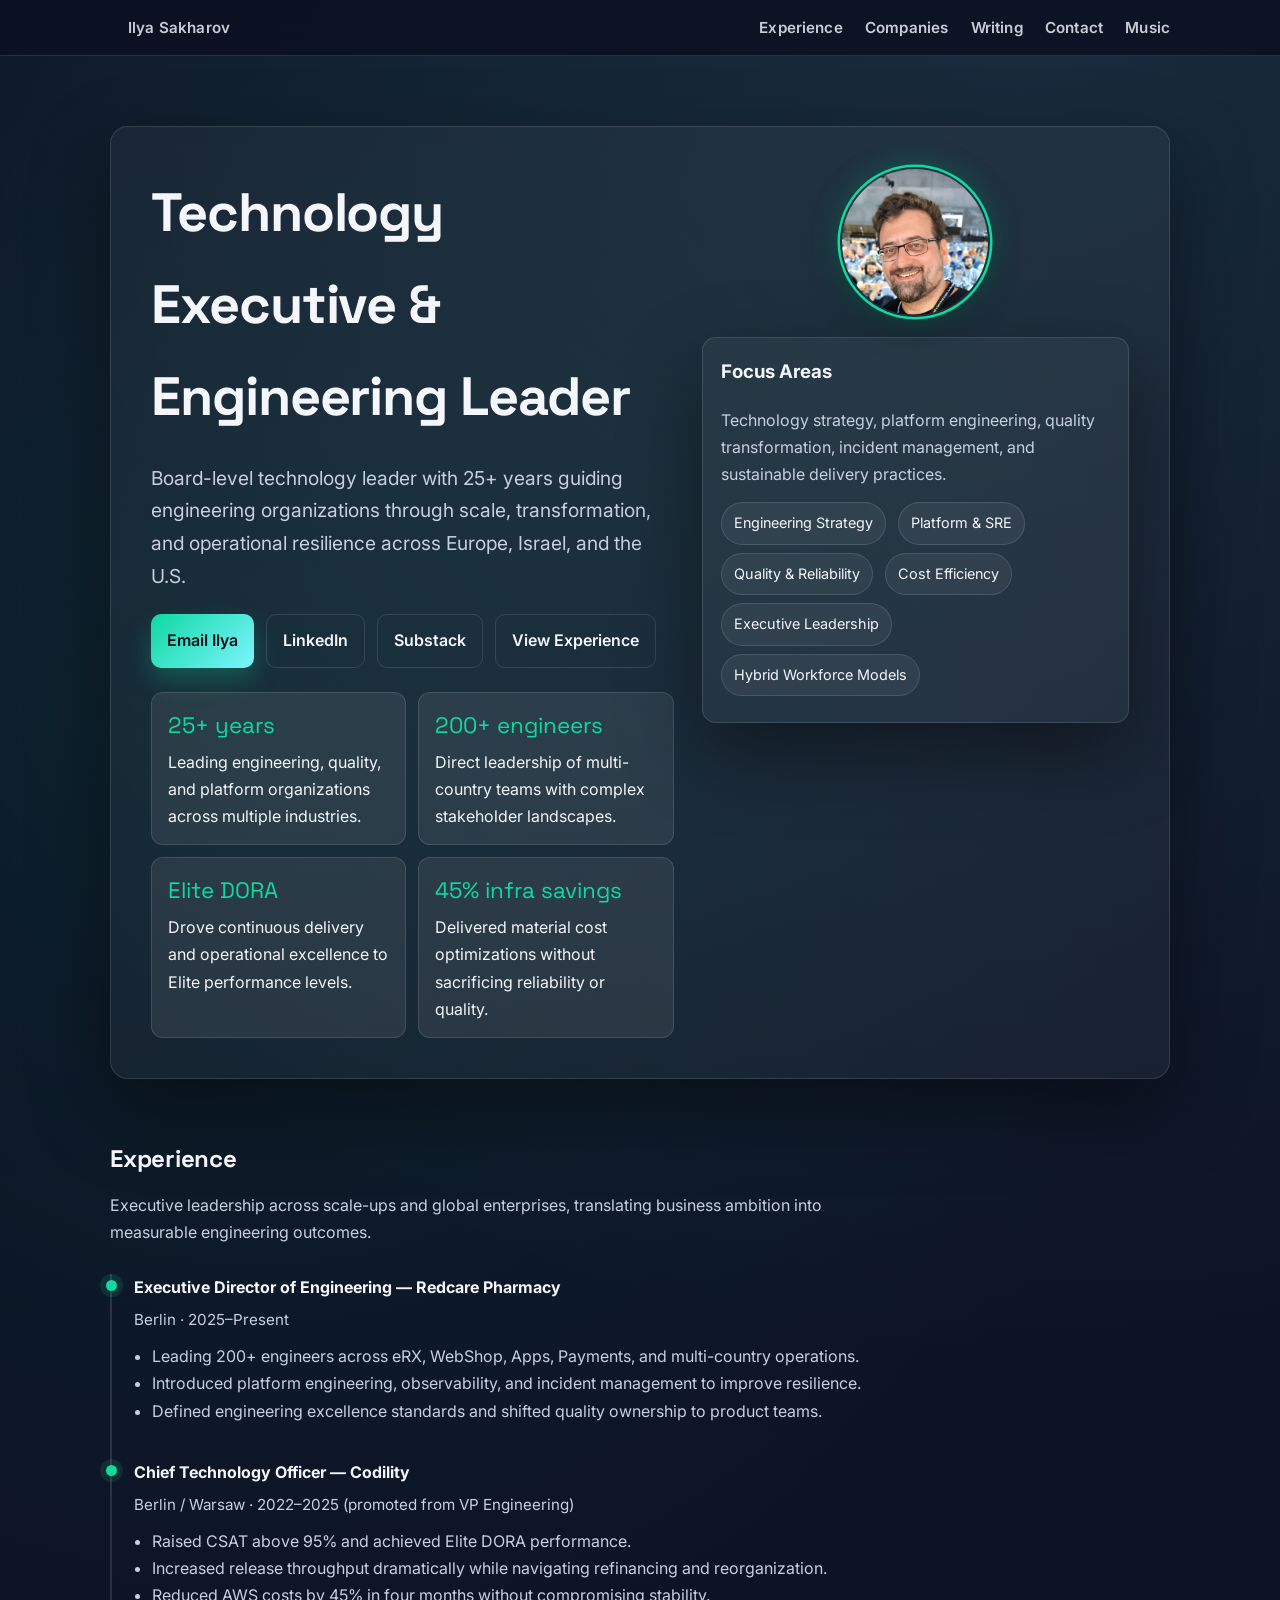
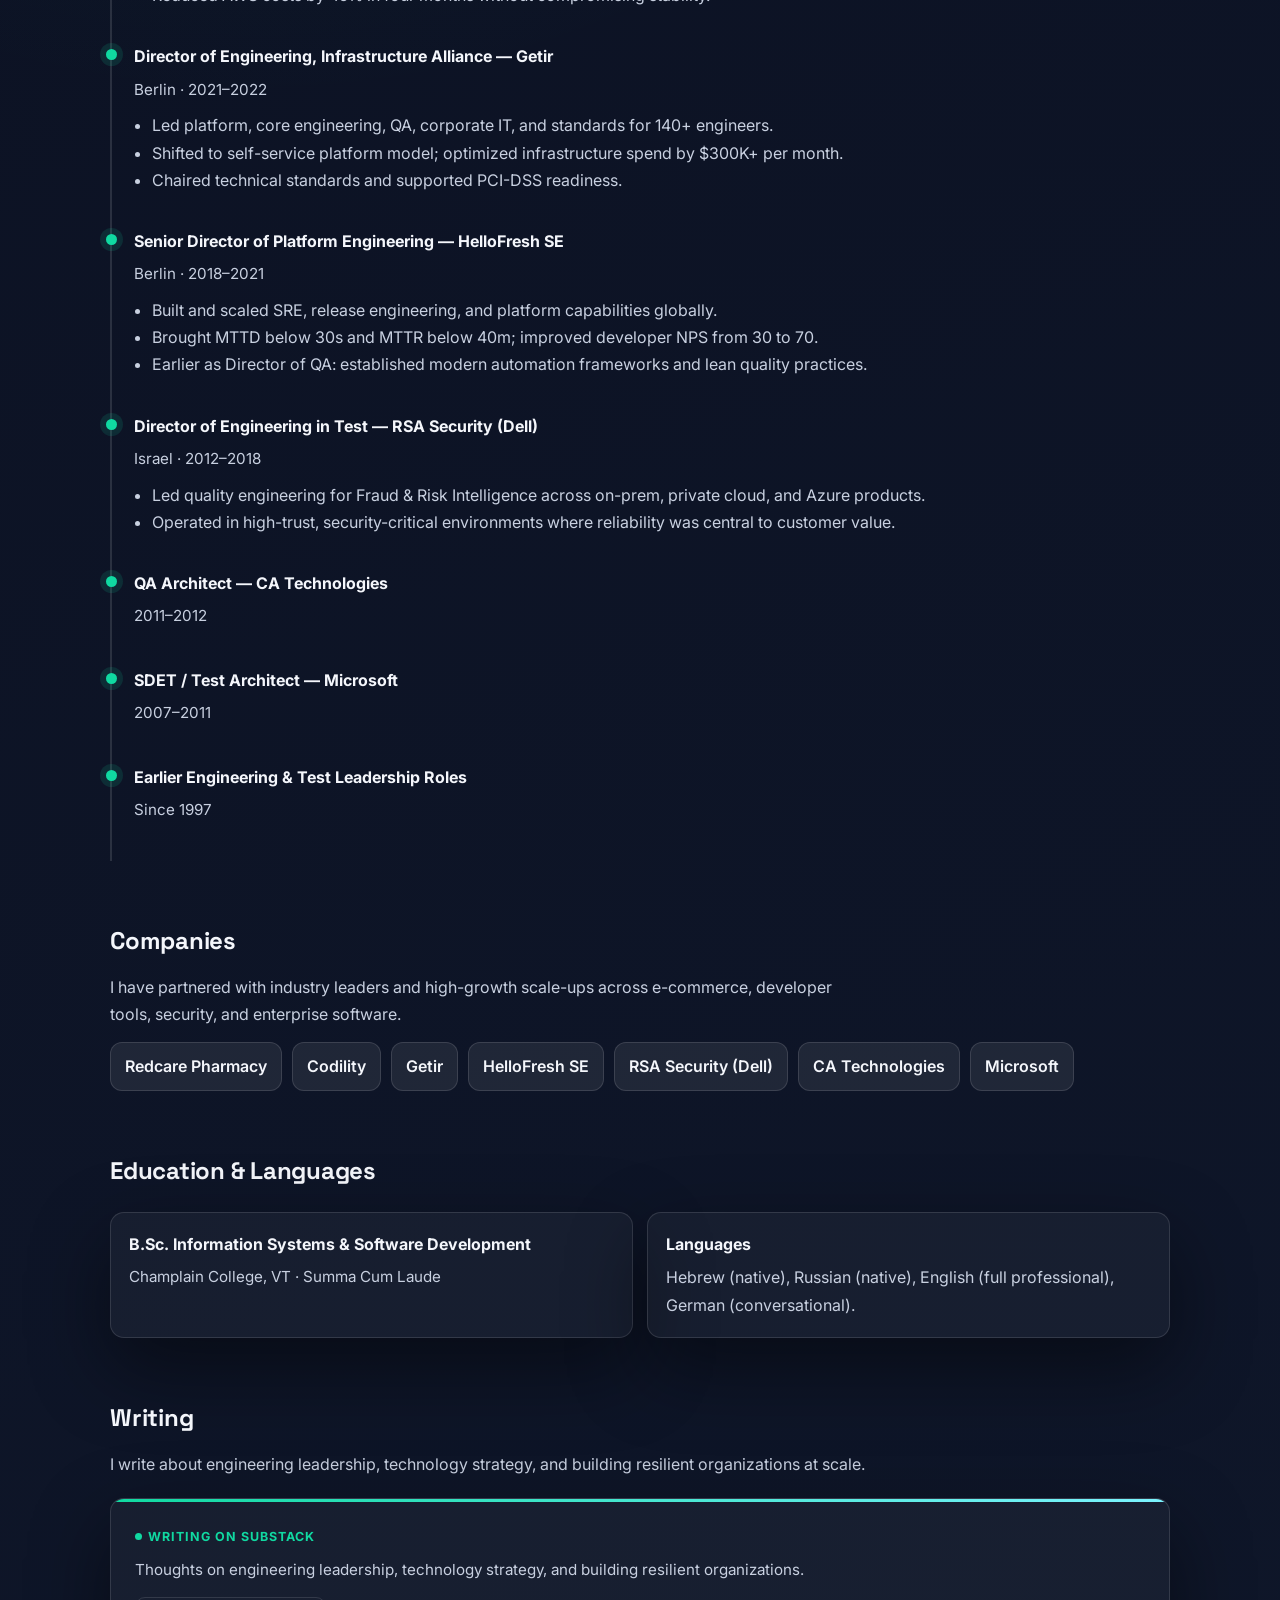
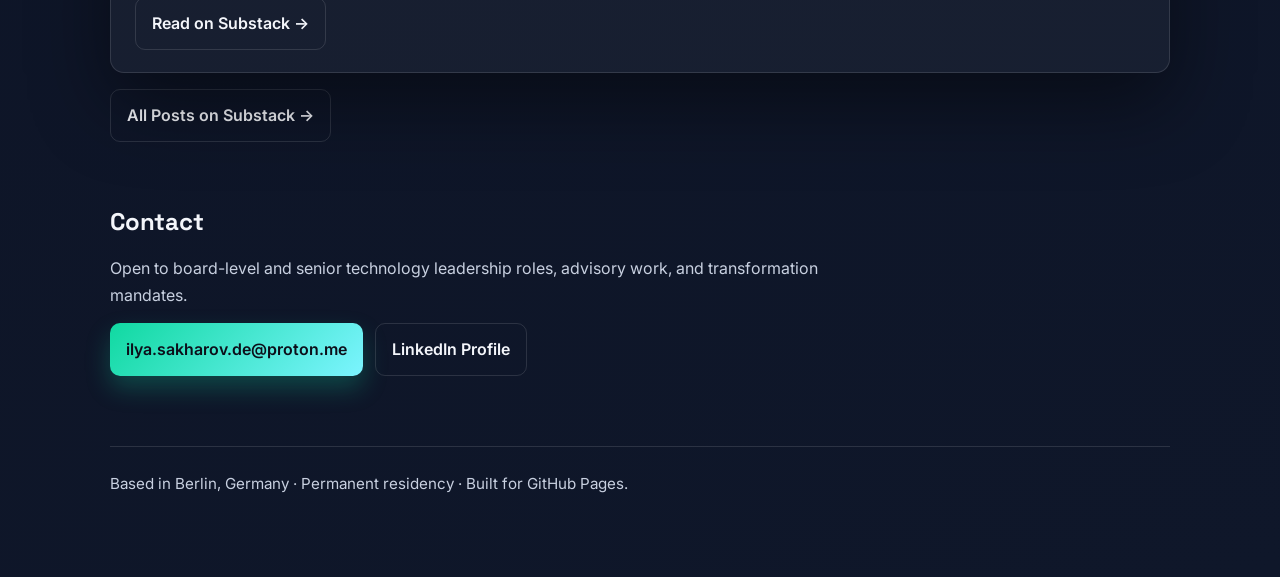
==== index.html @ ed5c42bd "Spaces....." ====
<!DOCTYPE html>
<html lang="en">
<head>
  <meta charset="UTF-8">
  <meta name="viewport" content="width=device-width, initial-scale=1.0">
  <title>Ilya Sakharov — Technology Executive</title>
  <link rel="preconnect" href="https://fonts.googleapis.com">
  <link rel="preconnect" href="https://fonts.gstatic.com" crossorigin>
  <link href="https://fonts.googleapis.com/css2?family=Space+Grotesk:wght@400;500;600;700&family=Inter:wght@400;500;600&display=swap" rel="stylesheet">
  <link rel="icon" type="image/png" href="/images/favicon.png">
  <style>
    :root {
      --bg: #0b1021;
      --bg-2: #0f172a;
      --card: rgba(255, 255, 255, 0.04);
      --card-strong: rgba(255, 255, 255, 0.08);
      --accent: #10d9a1;
      --accent-2: #7cf4ff;
      --text: #f4f6fb;
      --muted: #c8d0e0;
      --border: rgba(255, 255, 255, 0.12);
      --shadow: 0 30px 80px rgba(0, 0, 0, 0.45);
    }
    * { box-sizing: border-box; }
    body {
      margin: 0;
      font-family: 'Inter', system-ui, -apple-system, sans-serif;
      background: radial-gradient(circle at 20% 20%, rgba(16, 217, 161, 0.08), transparent 30%),
                  radial-gradient(circle at 80% 0%, rgba(124, 244, 255, 0.12), transparent 35%),
                  linear-gradient(160deg, var(--bg), var(--bg-2));
      color: var(--text);
      line-height: 1.7;
      min-height: 100vh;
    }
    header {
      position: sticky;
      top: 0;
      z-index: 10;
      backdrop-filter: blur(14px);
      background: rgba(11, 16, 33, 0.85);
      border-bottom: 1px solid var(--border);
    }
    nav {
      max-width: 1100px;
      margin: 0 auto;
      display: flex;
      align-items: center;
      justify-content: space-between;
      padding: 14px 20px;
      font-weight: 600;
      letter-spacing: 0.01em;
    }
    nav a {
      color: var(--text);
      text-decoration: none;
      margin-left: 18px;
      font-size: 0.95rem;
      opacity: 0.82;
      transition: opacity 0.2s ease, color 0.2s ease;
    }
    nav a:hover { opacity: 1; color: var(--accent); }
    .container {
      max-width: 1100px;
      margin: 0 auto;
      padding: 40px 20px 80px;
    }
    .hero {
      display: grid;
      grid-template-columns: 1.1fr 0.9fr;
      gap: 28px;
      padding: 40px;
      margin-top: 30px;
      background: var(--card);
      border: 1px solid var(--border);
      border-radius: 18px;
      box-shadow: var(--shadow);
    }
    h1 {
      margin: 0 0 12px;
      font-family: 'Space Grotesk', 'Inter', sans-serif;
      font-size: clamp(36px, 5vw, 54px);
      letter-spacing: -0.02em;
    }
    .tagline {
      font-size: 1.2rem;
      color: var(--muted);
      margin-bottom: 22px;
      max-width: 720px;
    }
    .cta-row {
      display: flex;
      gap: 12px;
      flex-wrap: wrap;
    }
    .btn {
      display: inline-flex;
      align-items: center;
      gap: 8px;
      padding: 12px 16px;
      border-radius: 10px;
      border: 1px solid var(--border);
      text-decoration: none;
      color: var(--text);
      font-weight: 600;
      transition: transform 0.15s ease, box-shadow 0.15s ease, border-color 0.15s ease;
    }
    .btn-primary {
      background: linear-gradient(135deg, var(--accent), var(--accent-2));
      color: #0c0f1a;
      border: none;
      box-shadow: 0 12px 25px rgba(16, 217, 161, 0.25);
    }
    .btn:hover { transform: translateY(-2px); border-color: rgba(255,255,255,0.3); }
    .btn-primary:hover { box-shadow: 0 16px 35px rgba(16,217,161,0.35); }
    .stats {
      display: grid;
      grid-template-columns: repeat(auto-fit, minmax(180px, 1fr));
      gap: 12px;
      margin-top: 24px;
    }
    .stat {
      padding: 14px 16px;
      border: 1px solid var(--border);
      border-radius: 12px;
      background: var(--card-strong);
    }
    .stat .number {
      display: block;
      font-family: 'Space Grotesk', 'Inter', sans-serif;
      font-size: 1.4rem;
      color: var(--accent);
      margin-bottom: 4px;
    }
    .pill {
      display: inline-flex;
      align-items: center;
      gap: 8px;
      padding: 8px 12px;
      border-radius: 999px;
      background: rgba(255, 255, 255, 0.06);
      border: 1px solid var(--border);
      font-size: 0.9rem;
      margin-right: 8px;
      margin-bottom: 8px;
    }
    section { margin-top: 60px; }
    section h2 {
      margin: 0 0 12px;
      font-family: 'Space Grotesk', 'Inter', sans-serif;
      letter-spacing: -0.01em;
    }
    section p.lead {
      margin: 0 0 14px;
      color: var(--muted);
      max-width: 760px;
    }
    .timeline {
      border-left: 2px solid var(--border);
      margin-top: 28px;
    }
    .role {
      padding: 0 0 28px 22px;
      position: relative;
    }
    .timeline-dot {
      width: 11px;
      height: 11px;
      border-radius: 50%;
      background: var(--accent);
      position: absolute;
      left: -6px;
      top: 6px;
      box-shadow: 0 0 0 6px rgba(16, 217, 161, 0.12);
      overflow: hidden;
      display: flex;
      align-items: center;
      justify-content: center;
      z-index: 2;
      transition:
        width  0.4s cubic-bezier(0.34, 1.4, 0.64, 1),
        height 0.4s cubic-bezier(0.34, 1.4, 0.64, 1),
        left   0.4s cubic-bezier(0.34, 1.4, 0.64, 1),
        top    0.4s cubic-bezier(0.34, 1.4, 0.64, 1),
        background  0.3s ease,
        box-shadow  0.3s ease;
    }
    .timeline-dot.has-logo:hover {
      width: 58px;
      height: 58px;
      left: -30px;
      top: -18px;
      background: rgba(15, 23, 42, 0.97);
      box-shadow: 0 0 0 2.5px var(--accent), 0 8px 28px rgba(16, 217, 161, 0.4);
      cursor: default;
    }
    .timeline-dot img {
      width: 80%;
      height: 80%;
      object-fit: contain;
      opacity: 0;
      transition: opacity 0.2s ease 0.18s;
      pointer-events: none;
    }
    .timeline-dot.has-logo:hover img {
      opacity: 1;
    }
    .role-title { font-weight: 700; }
    .role-meta { color: var(--muted); font-size: 0.95rem; margin: 6px 0 10px; }
    .role ul {
      padding-left: 18px;
      margin: 6px 0;
      color: var(--muted);
    }
    .grid {
      display: grid;
      grid-template-columns: repeat(auto-fit, minmax(220px, 1fr));
      gap: 14px;
      margin-top: 20px;
    }
    .card {
      padding: 18px;
      border-radius: 14px;
      border: 1px solid var(--border);
      background: var(--card);
      box-shadow: var(--shadow);
    }
    .company-badges {
      display: flex;
      flex-wrap: wrap;
      gap: 10px;
      margin-top: 14px;
    }
    .badge-wrapper {
      position: relative;
      display: inline-block;
    }
    .badge {
      padding: 10px 14px;
      border-radius: 12px;
      background: rgba(255,255,255,0.08);
      border: 1px solid var(--border);
      font-weight: 600;
      color: var(--text);
      display: inline-block;
      cursor: default;
      transition: background 0.2s ease, border-color 0.2s ease, color 0.2s ease;
    }
    .badge-wrapper:hover .badge {
      background: rgba(16, 217, 161, 0.14);
      border-color: var(--accent);
      color: var(--accent);
    }
    .badge-dropdown {
      position: absolute;
      top: calc(100% + 12px);
      left: 50%;
      transform: translateX(-50%) translateY(-8px);
      width: 290px;
      background: #0d1526;
      border: 1px solid rgba(16, 217, 161, 0.22);
      border-radius: 14px;
      padding: 14px 16px;
      font-size: 0.84rem;
      font-weight: 400;
      color: var(--muted);
      line-height: 1.65;
      box-shadow: 0 20px 56px rgba(0,0,0,0.6), 0 0 0 1px rgba(16,217,161,0.07);
      opacity: 0;
      pointer-events: none;
      transition: opacity 0.22s ease, transform 0.22s ease;
      z-index: 200;
      text-align: left;
    }
    .badge-wrapper:hover .badge-dropdown {
      opacity: 1;
      pointer-events: auto;
      transform: translateX(-50%) translateY(0);
    }
    .badge-dropdown::before {
      content: '';
      position: absolute;
      top: -7px;
      left: 50%;
      transform: translateX(-50%) rotate(45deg);
      width: 12px;
      height: 12px;
      background: #0d1526;
      border-left: 1px solid rgba(16, 217, 161, 0.22);
      border-top: 1px solid rgba(16, 217, 161, 0.22);
    }
    .badge-dropdown-name {
      font-family: 'Space Grotesk', sans-serif;
      font-weight: 600;
      font-size: 0.9rem;
      color: var(--accent);
      margin-bottom: 6px;
    }
    .profile-photo-wrap {
      display: flex;
      justify-content: center;
      margin-bottom: 20px;
    }
    .profile-photo {
      width: 150px;
      height: 150px;
      border-radius: 50%;
      object-fit: cover;
      object-position: center top;
      border: 2.5px solid transparent;
      background-clip: padding-box;
      box-shadow:
        0 0 0 2.5px var(--accent),
        0 0 28px rgba(16, 217, 161, 0.35),
        0 8px 30px rgba(0, 0, 0, 0.5);
      transition: box-shadow 0.45s ease, transform 0.45s ease;
      position: relative;
      z-index: 0;
      cursor: default;
    }
    .profile-photo:hover {
      transform: scale(1.5);
      z-index: 10;
      box-shadow:
        0 0 0 2.5px var(--accent-2),
        0 0 60px rgba(124, 244, 255, 0.5),
        0 16px 50px rgba(0, 0, 0, 0.6);
    }
    .footer {
      margin-top: 70px;
      padding: 24px 0 0;
      border-top: 1px solid var(--border);
      color: var(--muted);
      font-size: 0.95rem;
    }
    /* Writing / latest post */
    .writing-card {
      margin-top: 20px;
      padding: 22px 24px;
      border-radius: 14px;
      border: 1px solid var(--border);
      background: var(--card);
      box-shadow: var(--shadow);
      position: relative;
      overflow: hidden;
    }
    .writing-card::before {
      content: '';
      position: absolute;
      top: 0; left: 0; right: 0;
      height: 3px;
      background: linear-gradient(90deg, var(--accent), var(--accent-2));
    }
    .latest-label {
      display: inline-flex;
      align-items: center;
      gap: 6px;
      font-size: 0.78rem;
      font-weight: 700;
      letter-spacing: 0.08em;
      text-transform: uppercase;
      color: var(--accent);
      margin-bottom: 10px;
    }
    .latest-label::before {
      content: '';
      display: inline-block;
      width: 7px; height: 7px;
      border-radius: 50%;
      background: var(--accent);
      animation: pulse-dot 2s ease-in-out infinite;
    }
    @keyframes pulse-dot {
      0%, 100% { box-shadow: 0 0 0 0 rgba(16,217,161,0.6); }
      50% { box-shadow: 0 0 0 5px rgba(16,217,161,0); }
    }
    .post-title {
      font-family: 'Space Grotesk', 'Inter', sans-serif;
      font-size: 1.15rem;
      font-weight: 700;
      color: var(--text);
      margin: 0 0 6px;
      text-decoration: none;
      display: block;
      transition: color 0.2s;
    }
    .post-title:hover { color: var(--accent); }
    .post-date {
      font-size: 0.88rem;
      color: var(--muted);
      margin-bottom: 10px;
    }
    .post-excerpt {
      font-size: 0.95rem;
      color: var(--muted);
      margin: 0 0 16px;
      display: -webkit-box;
      -webkit-line-clamp: 3;
      -webkit-box-orient: vertical;
      line-clamp: 3;
      overflow: hidden;
    }
    .writing-card-skeleton {
      animation: shimmer 1.6s infinite;
      background: linear-gradient(90deg, rgba(255,255,255,0.04) 25%, rgba(255,255,255,0.09) 50%, rgba(255,255,255,0.04) 75%);
      background-size: 200% 100%;
      border-radius: 6px;
      height: 14px;
      margin-bottom: 10px;
    }
    @keyframes shimmer { to { background-position: -200% 0; } }
    @media (max-width: 860px) {
      .hero { grid-template-columns: 1fr; padding: 28px; }
      nav { flex-wrap: wrap; gap: 10px; }
    }
    @media (max-width: 520px) {
      nav { justify-content: center; text-align: center; }
      nav a { margin: 6px; }
      .container { padding: 28px 16px 60px; }
      .hero { padding: 24px; }
      .cta-row { flex-direction: column; }
    }
  </style>
</head>
<script async src="https://www.googletagmanager.com/gtag/js?id=G-KYGHJ618TV"></script>
<body>
  <header>
    <nav>
      <div><a href="https://www.ilyasakharov.com/">Ilya Sakharov</a></div>
      <div>
        <a href="#experience">Experience</a>
        <a href="#companies">Companies</a>
        <a href="#writing">Writing</a>
        <a href="#contact">Contact</a>
        <a href="/music.html">Music</a>
      </div>
    </nav>
  </header>

  <main class="container">
    <section class="hero">
      <div>
        <h1>Technology Executive & Engineering Leader</h1>
        <p class="tagline">
          Board-level technology leader with 25+ years guiding engineering organizations through scale, transformation, and operational resilience across Europe, Israel, and the U.S.
        </p>
        <div class="cta-row">
          <a class="btn btn-primary" href="mailto:ilya.sakharov.de@proton.me">Email Ilya</a>
          <a class="btn" href="https://www.linkedin.com/in/ilyasakharov/" target="_blank" rel="noreferrer">LinkedIn</a>
          <a class="btn" href="https://ilyasakharov.substack.com/" target="_blank" rel="noreferrer">Substack</a>
          <a class="btn" href="#experience">View Experience</a>
        </div>
        <div class="stats">
          <div class="stat">
            <span class="number">25+ years</span>
            Leading engineering, quality, and platform organizations across multiple industries.
          </div>
          <div class="stat">
            <span class="number">200+ engineers</span>
            Direct leadership of multi-country teams with complex stakeholder landscapes.
          </div>
          <div class="stat">
            <span class="number">Elite DORA</span>
            Drove continuous delivery and operational excellence to Elite performance levels.
          </div>
          <div class="stat">
            <span class="number">45% infra savings</span>
            Delivered material cost optimizations without sacrificing reliability or quality.
          </div>
        </div>
      </div>
      <div>
        <div class="profile-photo-wrap">
          <img class="profile-photo" src="images/image.jpg" alt="Ilya Sakharov">
        </div>
        <div class="card">
          <h3 style="margin-top:0;">Focus Areas</h3>
          <p class="lead">Technology strategy, platform engineering, quality transformation, incident management, and sustainable delivery practices.</p>
          <div class="pill">Engineering Strategy</div>
          <div class="pill">Platform & SRE</div>
          <div class="pill">Quality & Reliability</div>
          <div class="pill">Cost Efficiency</div>
          <div class="pill">Executive Leadership</div>
          <div class="pill">Hybrid Workforce Models</div>
        </div>
      </div>
    </section>

    <section id="experience">
      <h2>Experience</h2>
      <p class="lead">Executive leadership across scale-ups and global enterprises, translating business ambition into measurable engineering outcomes.</p>
      <div class="timeline">
        <div class="role">
          <div class="timeline-dot has-logo"><img src="images/logo-redcare-pharmacy.png" alt="Redcare Pharmacy"></div>
          <div class="role-title">Executive Director of Engineering — Redcare Pharmacy</div>
          <div class="role-meta">Berlin · 2025–Present</div>
          <ul>
            <li>Leading 200+ engineers across eRX, WebShop, Apps, Payments, and multi-country operations.</li>
            <li>Introduced platform engineering, observability, and incident management to improve resilience.</li>
            <li>Defined engineering excellence standards and shifted quality ownership to product teams.</li>
          </ul>
        </div>
        <div class="role">
          <div class="timeline-dot has-logo"><img src="images/logo-codility.png" alt="Codility"></div>
          <div class="role-title">Chief Technology Officer — Codility</div>
          <div class="role-meta">Berlin / Warsaw · 2022–2025 (promoted from VP Engineering)</div>
          <ul>
            <li>Raised CSAT above 95% and achieved Elite DORA performance.</li>
            <li>Increased release throughput dramatically while navigating refinancing and reorganization.</li>
            <li>Reduced AWS costs by 45% in four months without compromising stability.</li>
          </ul>
        </div>
        <div class="role">
          <div class="timeline-dot has-logo"><img src="images/logo-getir.png" alt="Getir"></div>
          <div class="role-title">Director of Engineering, Infrastructure Alliance — Getir</div>
          <div class="role-meta">Berlin · 2021–2022</div>
          <ul>
            <li>Led platform, core engineering, QA, corporate IT, and standards for 140+ engineers.</li>
            <li>Shifted to self-service platform model; optimized infrastructure spend by $300K+ per month.</li>
            <li>Chaired technical standards and supported PCI-DSS readiness.</li>
          </ul>
        </div>
        <div class="role">
          <div class="timeline-dot has-logo"><img src="images/logo-hellofresh.png" alt="HelloFresh"></div>
          <div class="role-title">Senior Director of Platform Engineering — HelloFresh SE</div>
          <div class="role-meta">Berlin · 2018–2021</div>
          <ul>
            <li>Built and scaled SRE, release engineering, and platform capabilities globally.</li>
            <li>Brought MTTD below 30s and MTTR below 40m; improved developer NPS from 30 to 70.</li>
            <li>Earlier as Director of QA: established modern automation frameworks and lean quality practices.</li>
          </ul>
        </div>
        <div class="role">
          <div class="timeline-dot has-logo"><img src="images/logo-rsa-security.png" alt="RSA Security"></div>
          <div class="role-title">Director of Engineering in Test — RSA Security (Dell)</div>
          <div class="role-meta">Israel · 2012–2018</div>
          <ul>
            <li>Led quality engineering for Fraud & Risk Intelligence across on-prem, private cloud, and Azure products.</li>
            <li>Operated in high-trust, security-critical environments where reliability was central to customer value.</li>
          </ul>
        </div>
        <div class="role">
          <div class="timeline-dot"></div>
          <div class="role-title">QA Architect — CA Technologies</div>
          <div class="role-meta">2011–2012</div>
        </div>
        <div class="role">
          <div class="timeline-dot"></div>
          <div class="role-title">SDET / Test Architect — Microsoft</div>
          <div class="role-meta">2007–2011</div>
        </div>
        <div class="role">
          <div class="timeline-dot"></div>
          <div class="role-title">Earlier Engineering & Test Leadership Roles</div>
          <div class="role-meta">Since 1997</div>
        </div>
      </div>
    </section>

    <section id="companies">
      <h2>Companies</h2>
      <p class="lead">I have partnered with industry leaders and high-growth scale-ups across e-commerce, developer tools, security, and enterprise software.</p>
      <div class="company-badges">
        <div class="badge-wrapper">
          <span class="badge">Redcare Pharmacy</span>
          <div class="badge-dropdown">
            <div class="badge-dropdown-name">Redcare Pharmacy</div>
            A European online pharmacy that sells prescription and over-the-counter medicines, health products, and related pharmacy services — a digital-first business focused on making medication and healthcare easier to access across Europe.
          </div>
        </div>
        <div class="badge-wrapper">
          <span class="badge">Codility</span>
          <div class="badge-dropdown">
            <div class="badge-dropdown-name">Codility</div>
            A software platform for technical hiring and engineering skills assessment. Helps companies evaluate developers through coding tests, interviews, and skills-based assessments, with the mission of unlocking engineering potential.
          </div>
        </div>
        <div class="badge-wrapper">
          <span class="badge">Getir</span>
          <div class="badge-dropdown">
            <div class="badge-dropdown-name">Getir</div>
            An app-based rapid grocery delivery company. Its core offer is convenience — customers order everyday groceries on their phone and Getir delivers them quickly, built around fast, on-demand fulfillment.
          </div>
        </div>
        <div class="badge-wrapper">
          <span class="badge">HelloFresh SE</span>
          <div class="badge-dropdown">
            <div class="badge-dropdown-name">HelloFresh SE</div>
            A global meal-kit company that delivers boxes containing pre-portioned ingredients and recipes for home cooking, built around making meal planning and cooking easier by shipping ready-to-cook meals directly to customers.
          </div>
        </div>
        <div class="badge-wrapper">
          <span class="badge">RSA Security (Dell)</span>
          <div class="badge-dropdown">
            <div class="badge-dropdown-name">RSA Security (Dell)</div>
            A cybersecurity company known for identity security, authentication, and risk products for enterprises and regulated industries. Within Dell Technologies, it served as Dell's security business covering secure access, fraud prevention, and cyber-risk management.
          </div>
        </div>
        <div class="badge-wrapper">
          <span class="badge">CA Technologies</span>
          <div class="badge-dropdown">
            <div class="badge-dropdown-name">CA Technologies</div>
            An enterprise software company focused on mainframe software, IT operations, security, and infrastructure management. Its portfolio now lives inside Broadcom Software, supporting large organizations in building, securing, and managing enterprise digital services.
          </div>
        </div>
        <div class="badge-wrapper">
          <span class="badge">Microsoft</span>
          <div class="badge-dropdown">
            <div class="badge-dropdown-name">Microsoft</div>
            A multinational technology company that builds software, cloud platforms, AI services, business applications, devices, and developer tools — spanning everything from Windows and Microsoft 365 to Azure, security, enterprise software, and AI products.
          </div>
        </div>
      </div>
    </section>

    <section>
      <h2>Education & Languages</h2>
      <div class="grid">
        <div class="card">
          <div class="role-title">B.Sc. Information Systems & Software Development</div>
          <div class="role-meta">Champlain College, VT · Summa Cum Laude</div>
        </div>
        <div class="card">
          <div class="role-title">Languages</div>
          <p class="lead" style="margin: 6px 0 0;">Hebrew (native), Russian (native), English (full professional), German (conversational).</p>
        </div>
      </div>
    </section>

    <section id="writing">
      <h2>Writing</h2>
      <p class="lead">I write about engineering leadership, technology strategy, and building resilient organizations at scale.</p>

      <div class="writing-card" id="latest-post-card">
        <!-- Skeleton shown while loading -->
        <div id="post-skeleton">
          <div class="latest-label">Latest Post</div>
          <div class="writing-card-skeleton" style="width:70%; height:18px; margin-bottom:12px;"></div>
          <div class="writing-card-skeleton" style="width:30%; height:12px; margin-bottom:14px;"></div>
          <div class="writing-card-skeleton" style="width:100%;"></div>
          <div class="writing-card-skeleton" style="width:92%;"></div>
          <div class="writing-card-skeleton" style="width:80%; margin-bottom:18px;"></div>
          <div class="writing-card-skeleton" style="width:130px; height:38px; border-radius:10px;"></div>
        </div>
        <!-- Populated by JS -->
        <div id="post-content" style="display:none;">
          <div class="latest-label">Latest Post</div>
          <a id="post-title" class="post-title" href="#" target="_blank" rel="noreferrer"></a>
          <div id="post-date" class="post-date"></div>
          <p id="post-excerpt" class="post-excerpt"></p>
          <a id="post-link" class="btn" href="#" target="_blank" rel="noreferrer">Read on Substack &rarr;</a>
        </div>
      </div>

      <div class="cta-row" style="margin-top:16px;">
        <a class="btn" href="https://ilyasakharov.substack.com/" target="_blank" rel="noreferrer">All Posts on Substack &rarr;</a>
      </div>
    </section>

    <section id="contact">
      <h2>Contact</h2>
      <p class="lead">Open to board-level and senior technology leadership roles, advisory work, and transformation mandates.</p>
      <div class="cta-row" style="margin-top:12px;">
        <a class="btn btn-primary" href="mailto:ilya.sakharov.de@proton.me">ilya.sakharov.de@proton.me</a>
        <a class="btn" href="https://www.linkedin.com/in/ilyasakharov/" target="_blank" rel="noreferrer">LinkedIn Profile</a>
      </div>
    </section>

    <div class="footer">
      Based in Berlin, Germany · Permanent residency · Built for GitHub Pages.
    </div>
  </main>
  <script>
    (async function loadLatestPost() {
      const RSS_URL = 'https://ilyasakharov.substack.com/feed';
      const API = 'https://api.rss2json.com/v1/api.json?rss_url=' + encodeURIComponent(RSS_URL);

      try {
        const res = await fetch(API);
        if (!res.ok) throw new Error('network');
        const data = await res.json();
        if (data.status !== 'ok' || !data.items?.length) throw new Error('no items');

        const post = data.items[0];

        // Strip HTML tags from description for a clean excerpt
        const tmp = document.createElement('div');
        tmp.innerHTML = post.description || '';
        const excerpt = (tmp.textContent || tmp.innerText || '').trim().slice(0, 280);

        const date = post.pubDate
          ? new Date(post.pubDate).toLocaleDateString('en-US', { year: 'numeric', month: 'long', day: 'numeric' })
          : '';

        document.getElementById('post-title').textContent = post.title;
        document.getElementById('post-title').href = post.link;
        document.getElementById('post-date').textContent = date;
        document.getElementById('post-excerpt').textContent = excerpt ? excerpt + (excerpt.length >= 280 ? '…' : '') : '';
        document.getElementById('post-link').href = post.link;

        document.getElementById('post-skeleton').style.display = 'none';
        document.getElementById('post-content').style.display = 'block';
      } catch {
        // On failure, hide the skeleton and show a plain fallback link
        const card = document.getElementById('latest-post-card');
        card.innerHTML =
          '<div class="latest-label">Writing on Substack</div>' +
          '<p class="post-excerpt" style="margin-bottom:14px;">Thoughts on engineering leadership, technology strategy, and building resilient organizations.</p>' +
          '<a class="btn" href="https://ilyasakharov.substack.com/" target="_blank" rel="noreferrer">Read on Substack &rarr;</a>';
      }
    })();
  </script>
</body>
</html>
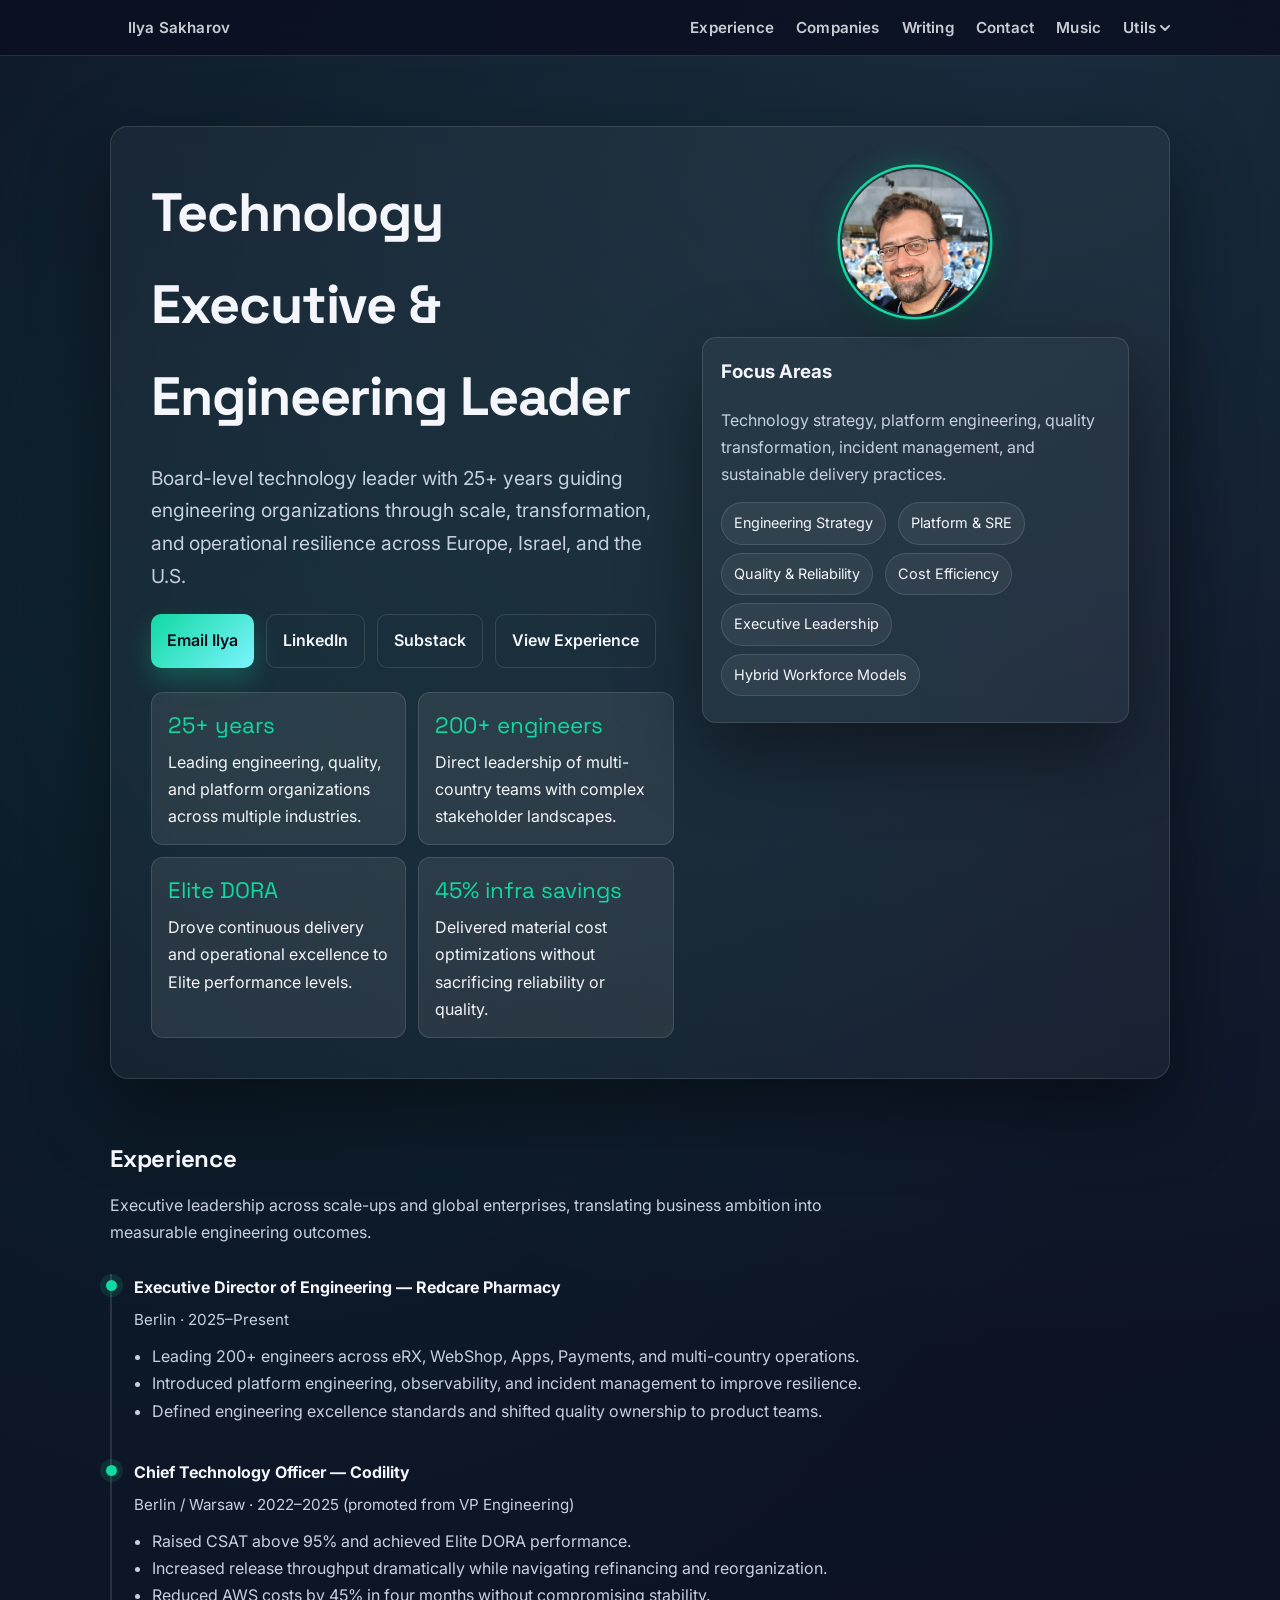
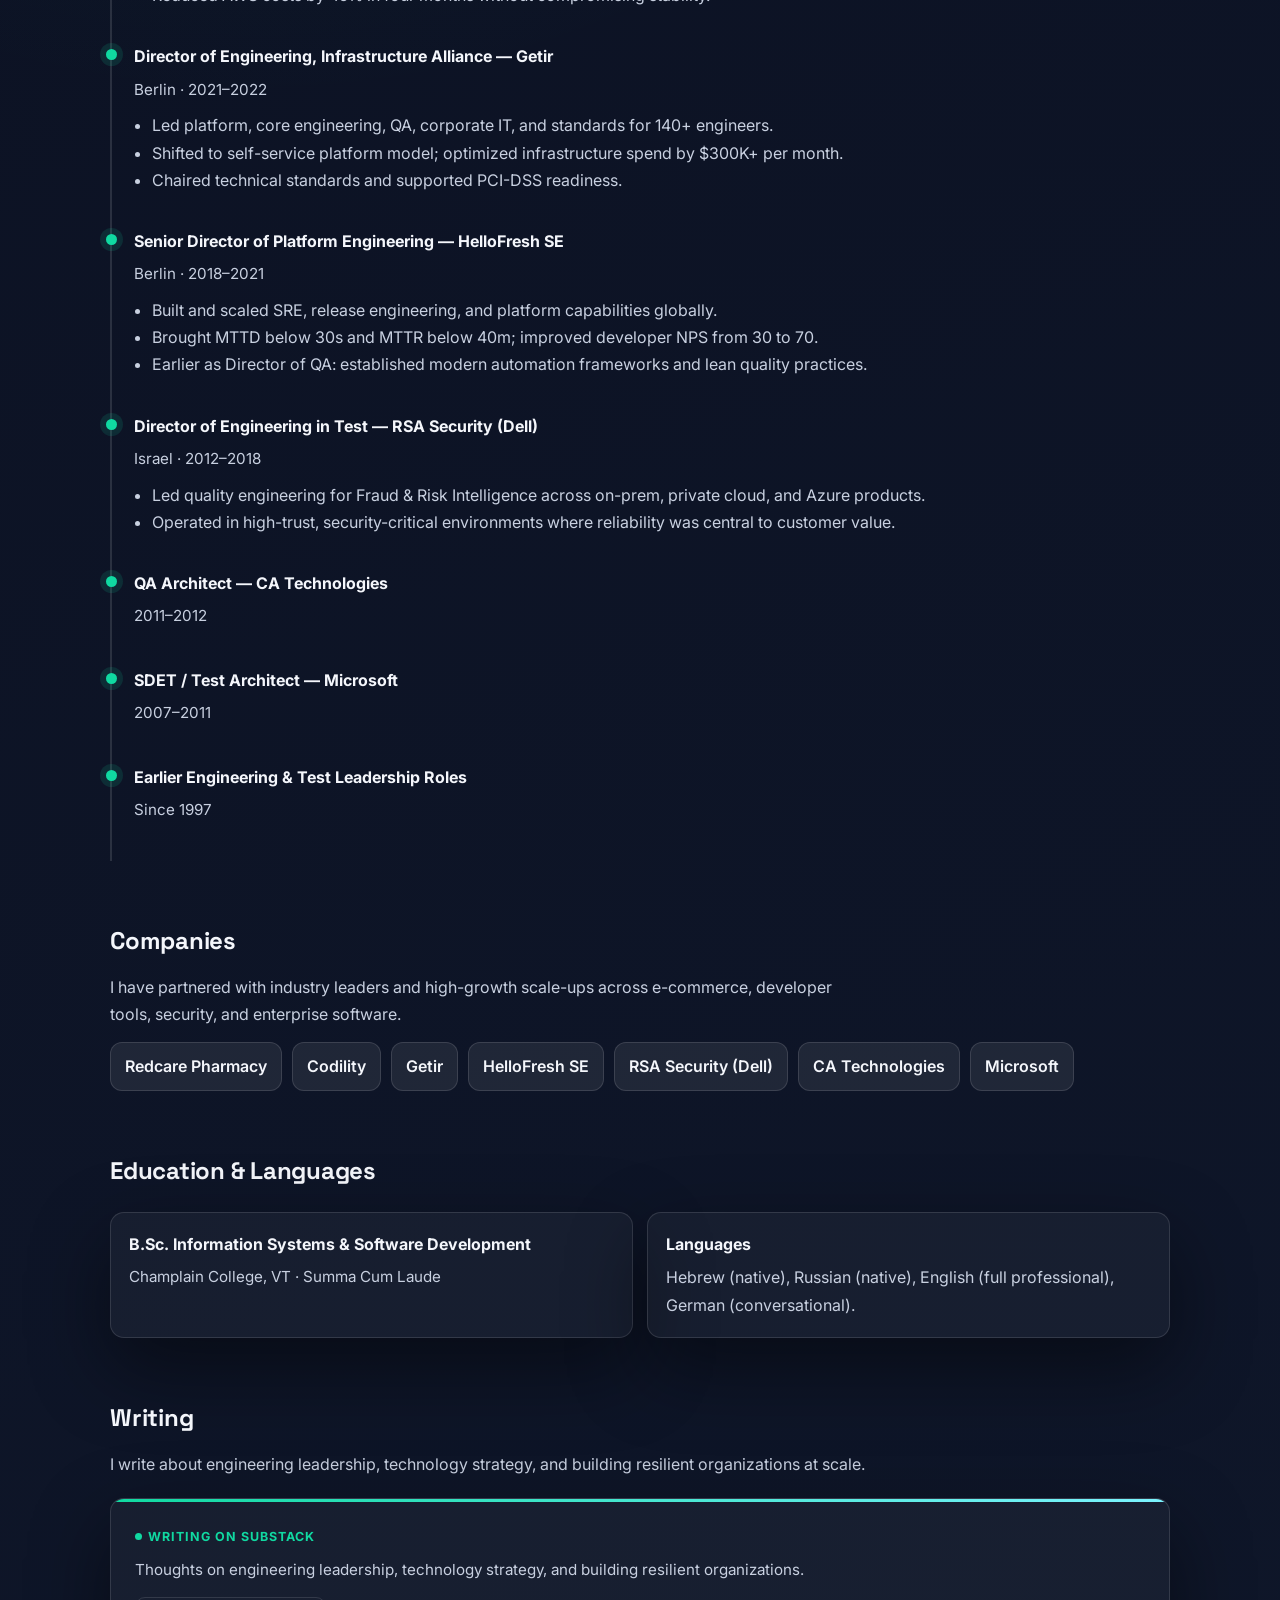
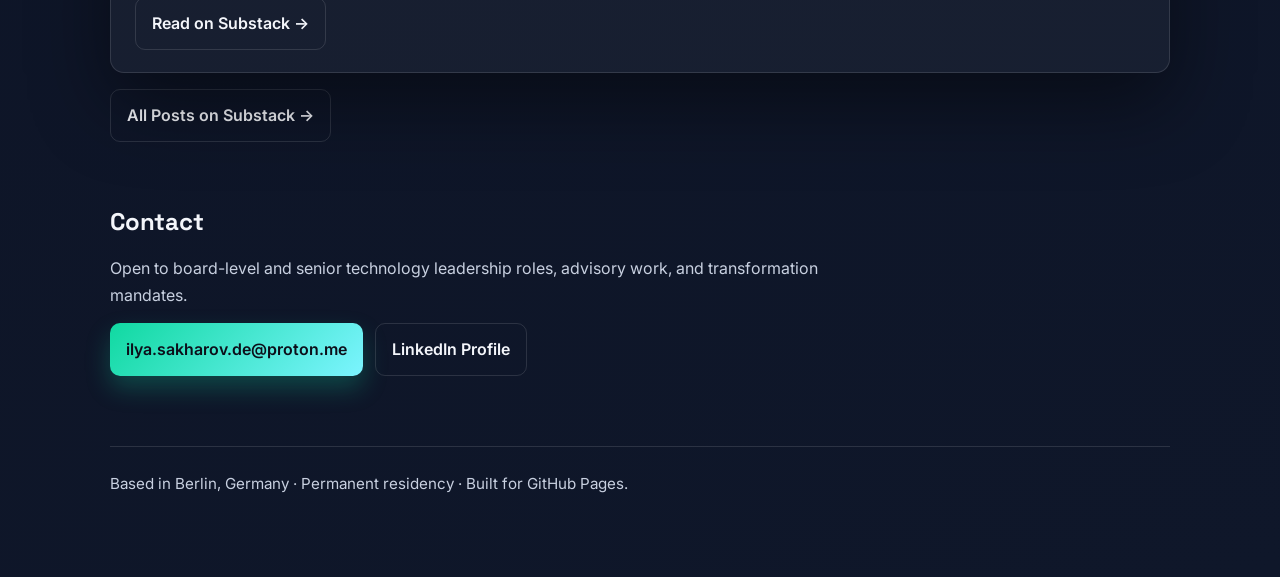
==== commit 5c4a719d: "Adding clean notepad tool to utils nav" ====
--- a/index.html
+++ b/index.html
@@ -8,418 +8,7 @@
   <link rel="preconnect" href="https://fonts.gstatic.com" crossorigin>
   <link href="https://fonts.googleapis.com/css2?family=Space+Grotesk:wght@400;500;600;700&family=Inter:wght@400;500;600&display=swap" rel="stylesheet">
   <link rel="icon" type="image/png" href="/images/favicon.png">
-  <style>
-    :root {
-      --bg: #0b1021;
-      --bg-2: #0f172a;
-      --card: rgba(255, 255, 255, 0.04);
-      --card-strong: rgba(255, 255, 255, 0.08);
-      --accent: #10d9a1;
-      --accent-2: #7cf4ff;
-      --text: #f4f6fb;
-      --muted: #c8d0e0;
-      --border: rgba(255, 255, 255, 0.12);
-      --shadow: 0 30px 80px rgba(0, 0, 0, 0.45);
-    }
-    * { box-sizing: border-box; }
-    body {
-      margin: 0;
-      font-family: 'Inter', system-ui, -apple-system, sans-serif;
-      background: radial-gradient(circle at 20% 20%, rgba(16, 217, 161, 0.08), transparent 30%),
-                  radial-gradient(circle at 80% 0%, rgba(124, 244, 255, 0.12), transparent 35%),
-                  linear-gradient(160deg, var(--bg), var(--bg-2));
-      color: var(--text);
-      line-height: 1.7;
-      min-height: 100vh;
-    }
-    header {
-      position: sticky;
-      top: 0;
-      z-index: 10;
-      backdrop-filter: blur(14px);
-      background: rgba(11, 16, 33, 0.85);
-      border-bottom: 1px solid var(--border);
-    }
-    nav {
-      max-width: 1100px;
-      margin: 0 auto;
-      display: flex;
-      align-items: center;
-      justify-content: space-between;
-      padding: 14px 20px;
-      font-weight: 600;
-      letter-spacing: 0.01em;
-    }
-    nav a {
-      color: var(--text);
-      text-decoration: none;
-      margin-left: 18px;
-      font-size: 0.95rem;
-      opacity: 0.82;
-      transition: opacity 0.2s ease, color 0.2s ease;
-    }
-    nav a:hover { opacity: 1; color: var(--accent); }
-    .container {
-      max-width: 1100px;
-      margin: 0 auto;
-      padding: 40px 20px 80px;
-    }
-    .hero {
-      display: grid;
-      grid-template-columns: 1.1fr 0.9fr;
-      gap: 28px;
-      padding: 40px;
-      margin-top: 30px;
-      background: var(--card);
-      border: 1px solid var(--border);
-      border-radius: 18px;
-      box-shadow: var(--shadow);
-    }
-    h1 {
-      margin: 0 0 12px;
-      font-family: 'Space Grotesk', 'Inter', sans-serif;
-      font-size: clamp(36px, 5vw, 54px);
-      letter-spacing: -0.02em;
-    }
-    .tagline {
-      font-size: 1.2rem;
-      color: var(--muted);
-      margin-bottom: 22px;
-      max-width: 720px;
-    }
-    .cta-row {
-      display: flex;
-      gap: 12px;
-      flex-wrap: wrap;
-    }
-    .btn {
-      display: inline-flex;
-      align-items: center;
-      gap: 8px;
-      padding: 12px 16px;
-      border-radius: 10px;
-      border: 1px solid var(--border);
-      text-decoration: none;
-      color: var(--text);
-      font-weight: 600;
-      transition: transform 0.15s ease, box-shadow 0.15s ease, border-color 0.15s ease;
-    }
-    .btn-primary {
-      background: linear-gradient(135deg, var(--accent), var(--accent-2));
-      color: #0c0f1a;
-      border: none;
-      box-shadow: 0 12px 25px rgba(16, 217, 161, 0.25);
-    }
-    .btn:hover { transform: translateY(-2px); border-color: rgba(255,255,255,0.3); }
-    .btn-primary:hover { box-shadow: 0 16px 35px rgba(16,217,161,0.35); }
-    .stats {
-      display: grid;
-      grid-template-columns: repeat(auto-fit, minmax(180px, 1fr));
-      gap: 12px;
-      margin-top: 24px;
-    }
-    .stat {
-      padding: 14px 16px;
-      border: 1px solid var(--border);
-      border-radius: 12px;
-      background: var(--card-strong);
-    }
-    .stat .number {
-      display: block;
-      font-family: 'Space Grotesk', 'Inter', sans-serif;
-      font-size: 1.4rem;
-      color: var(--accent);
-      margin-bottom: 4px;
-    }
-    .pill {
-      display: inline-flex;
-      align-items: center;
-      gap: 8px;
-      padding: 8px 12px;
-      border-radius: 999px;
-      background: rgba(255, 255, 255, 0.06);
-      border: 1px solid var(--border);
-      font-size: 0.9rem;
-      margin-right: 8px;
-      margin-bottom: 8px;
-    }
-    section { margin-top: 60px; }
-    section h2 {
-      margin: 0 0 12px;
-      font-family: 'Space Grotesk', 'Inter', sans-serif;
-      letter-spacing: -0.01em;
-    }
-    section p.lead {
-      margin: 0 0 14px;
-      color: var(--muted);
-      max-width: 760px;
-    }
-    .timeline {
-      border-left: 2px solid var(--border);
-      margin-top: 28px;
-    }
-    .role {
-      padding: 0 0 28px 22px;
-      position: relative;
-    }
-    .timeline-dot {
-      width: 11px;
-      height: 11px;
-      border-radius: 50%;
-      background: var(--accent);
-      position: absolute;
-      left: -6px;
-      top: 6px;
-      box-shadow: 0 0 0 6px rgba(16, 217, 161, 0.12);
-      overflow: hidden;
-      display: flex;
-      align-items: center;
-      justify-content: center;
-      z-index: 2;
-      transition:
-        width  0.4s cubic-bezier(0.34, 1.4, 0.64, 1),
-        height 0.4s cubic-bezier(0.34, 1.4, 0.64, 1),
-        left   0.4s cubic-bezier(0.34, 1.4, 0.64, 1),
-        top    0.4s cubic-bezier(0.34, 1.4, 0.64, 1),
-        background  0.3s ease,
-        box-shadow  0.3s ease;
-    }
-    .timeline-dot.has-logo:hover {
-      width: 58px;
-      height: 58px;
-      left: -30px;
-      top: -18px;
-      background: rgba(15, 23, 42, 0.97);
-      box-shadow: 0 0 0 2.5px var(--accent), 0 8px 28px rgba(16, 217, 161, 0.4);
-      cursor: default;
-    }
-    .timeline-dot img {
-      width: 80%;
-      height: 80%;
-      object-fit: contain;
-      opacity: 0;
-      transition: opacity 0.2s ease 0.18s;
-      pointer-events: none;
-    }
-    .timeline-dot.has-logo:hover img {
-      opacity: 1;
-    }
-    .role-title { font-weight: 700; }
-    .role-meta { color: var(--muted); font-size: 0.95rem; margin: 6px 0 10px; }
-    .role ul {
-      padding-left: 18px;
-      margin: 6px 0;
-      color: var(--muted);
-    }
-    .grid {
-      display: grid;
-      grid-template-columns: repeat(auto-fit, minmax(220px, 1fr));
-      gap: 14px;
-      margin-top: 20px;
-    }
-    .card {
-      padding: 18px;
-      border-radius: 14px;
-      border: 1px solid var(--border);
-      background: var(--card);
-      box-shadow: var(--shadow);
-    }
-    .company-badges {
-      display: flex;
-      flex-wrap: wrap;
-      gap: 10px;
-      margin-top: 14px;
-    }
-    .badge-wrapper {
-      position: relative;
-      display: inline-block;
-    }
-    .badge {
-      padding: 10px 14px;
-      border-radius: 12px;
-      background: rgba(255,255,255,0.08);
-      border: 1px solid var(--border);
-      font-weight: 600;
-      color: var(--text);
-      display: inline-block;
-      cursor: default;
-      transition: background 0.2s ease, border-color 0.2s ease, color 0.2s ease;
-    }
-    .badge-wrapper:hover .badge {
-      background: rgba(16, 217, 161, 0.14);
-      border-color: var(--accent);
-      color: var(--accent);
-    }
-    .badge-dropdown {
-      position: absolute;
-      top: calc(100% + 12px);
-      left: 50%;
-      transform: translateX(-50%) translateY(-8px);
-      width: 290px;
-      background: #0d1526;
-      border: 1px solid rgba(16, 217, 161, 0.22);
-      border-radius: 14px;
-      padding: 14px 16px;
-      font-size: 0.84rem;
-      font-weight: 400;
-      color: var(--muted);
-      line-height: 1.65;
-      box-shadow: 0 20px 56px rgba(0,0,0,0.6), 0 0 0 1px rgba(16,217,161,0.07);
-      opacity: 0;
-      pointer-events: none;
-      transition: opacity 0.22s ease, transform 0.22s ease;
-      z-index: 200;
-      text-align: left;
-    }
-    .badge-wrapper:hover .badge-dropdown {
-      opacity: 1;
-      pointer-events: auto;
-      transform: translateX(-50%) translateY(0);
-    }
-    .badge-dropdown::before {
-      content: '';
-      position: absolute;
-      top: -7px;
-      left: 50%;
-      transform: translateX(-50%) rotate(45deg);
-      width: 12px;
-      height: 12px;
-      background: #0d1526;
-      border-left: 1px solid rgba(16, 217, 161, 0.22);
-      border-top: 1px solid rgba(16, 217, 161, 0.22);
-    }
-    .badge-dropdown-name {
-      font-family: 'Space Grotesk', sans-serif;
-      font-weight: 600;
-      font-size: 0.9rem;
-      color: var(--accent);
-      margin-bottom: 6px;
-    }
-    .profile-photo-wrap {
-      display: flex;
-      justify-content: center;
-      margin-bottom: 20px;
-    }
-    .profile-photo {
-      width: 150px;
-      height: 150px;
-      border-radius: 50%;
-      object-fit: cover;
-      object-position: center top;
-      border: 2.5px solid transparent;
-      background-clip: padding-box;
-      box-shadow:
-        0 0 0 2.5px var(--accent),
-        0 0 28px rgba(16, 217, 161, 0.35),
-        0 8px 30px rgba(0, 0, 0, 0.5);
-      transition: box-shadow 0.45s ease, transform 0.45s ease;
-      position: relative;
-      z-index: 0;
-      cursor: default;
-    }
-    .profile-photo:hover {
-      transform: scale(1.5);
-      z-index: 10;
-      box-shadow:
-        0 0 0 2.5px var(--accent-2),
-        0 0 60px rgba(124, 244, 255, 0.5),
-        0 16px 50px rgba(0, 0, 0, 0.6);
-    }
-    .footer {
-      margin-top: 70px;
-      padding: 24px 0 0;
-      border-top: 1px solid var(--border);
-      color: var(--muted);
-      font-size: 0.95rem;
-    }
-    /* Writing / latest post */
-    .writing-card {
-      margin-top: 20px;
-      padding: 22px 24px;
-      border-radius: 14px;
-      border: 1px solid var(--border);
-      background: var(--card);
-      box-shadow: var(--shadow);
-      position: relative;
-      overflow: hidden;
-    }
-    .writing-card::before {
-      content: '';
-      position: absolute;
-      top: 0; left: 0; right: 0;
-      height: 3px;
-      background: linear-gradient(90deg, var(--accent), var(--accent-2));
-    }
-    .latest-label {
-      display: inline-flex;
-      align-items: center;
-      gap: 6px;
-      font-size: 0.78rem;
-      font-weight: 700;
-      letter-spacing: 0.08em;
-      text-transform: uppercase;
-      color: var(--accent);
-      margin-bottom: 10px;
-    }
-    .latest-label::before {
-      content: '';
-      display: inline-block;
-      width: 7px; height: 7px;
-      border-radius: 50%;
-      background: var(--accent);
-      animation: pulse-dot 2s ease-in-out infinite;
-    }
-    @keyframes pulse-dot {
-      0%, 100% { box-shadow: 0 0 0 0 rgba(16,217,161,0.6); }
-      50% { box-shadow: 0 0 0 5px rgba(16,217,161,0); }
-    }
-    .post-title {
-      font-family: 'Space Grotesk', 'Inter', sans-serif;
-      font-size: 1.15rem;
-      font-weight: 700;
-      color: var(--text);
-      margin: 0 0 6px;
-      text-decoration: none;
-      display: block;
-      transition: color 0.2s;
-    }
-    .post-title:hover { color: var(--accent); }
-    .post-date {
-      font-size: 0.88rem;
-      color: var(--muted);
-      margin-bottom: 10px;
-    }
-    .post-excerpt {
-      font-size: 0.95rem;
-      color: var(--muted);
-      margin: 0 0 16px;
-      display: -webkit-box;
-      -webkit-line-clamp: 3;
-      -webkit-box-orient: vertical;
-      line-clamp: 3;
-      overflow: hidden;
-    }
-    .writing-card-skeleton {
-      animation: shimmer 1.6s infinite;
-      background: linear-gradient(90deg, rgba(255,255,255,0.04) 25%, rgba(255,255,255,0.09) 50%, rgba(255,255,255,0.04) 75%);
-      background-size: 200% 100%;
-      border-radius: 6px;
-      height: 14px;
-      margin-bottom: 10px;
-    }
-    @keyframes shimmer { to { background-position: -200% 0; } }
-    @media (max-width: 860px) {
-      .hero { grid-template-columns: 1fr; padding: 28px; }
-      nav { flex-wrap: wrap; gap: 10px; }
-    }
-    @media (max-width: 520px) {
-      nav { justify-content: center; text-align: center; }
-      nav a { margin: 6px; }
-      .container { padding: 28px 16px 60px; }
-      .hero { padding: 24px; }
-      .cta-row { flex-direction: column; }
-    }
-  </style>
+  <link rel="stylesheet" href="/style.css">
 </head>
 <script async src="https://www.googletagmanager.com/gtag/js?id=G-KYGHJ618TV"></script>
 <body>
@@ -427,11 +16,23 @@
     <nav>
       <div><a href="https://www.ilyasakharov.com/">Ilya Sakharov</a></div>
       <div>
-        <a href="#experience">Experience</a>
-        <a href="#companies">Companies</a>
-        <a href="#writing">Writing</a>
-        <a href="#contact">Contact</a>
+        <a href="/#experience">Experience</a>
+        <a href="/#companies">Companies</a>
+        <a href="/#writing">Writing</a>
+        <a href="/#contact">Contact</a>
         <a href="/music.html">Music</a>
+        <div class="nav-utils-wrap" id="nav-utils-wrap">
+          <button class="nav-utils-btn" id="nav-utils-btn" aria-haspopup="true" aria-expanded="false">
+            Utils
+            <svg class="nav-utils-caret" width="10" height="6" viewBox="0 0 10 6" fill="none" stroke="currentColor" stroke-width="1.8" stroke-linecap="round" stroke-linejoin="round"><path d="M1 1l4 4 4-4"/></svg>
+          </button>
+          <div class="nav-dropdown" role="menu">
+            <a href="/notepad.html" role="menuitem">
+              <span class="nav-dropdown-icon">🧹</span>
+              Clean Notepad
+            </a>
+          </div>
+        </div>
       </div>
     </nav>
   </header>
@@ -643,11 +244,30 @@
         </div>
         <!-- Populated by JS -->
         <div id="post-content" style="display:none;">
-          <div class="latest-label">Latest Post</div>
-          <a id="post-title" class="post-title" href="#" target="_blank" rel="noreferrer"></a>
-          <div id="post-date" class="post-date"></div>
-          <p id="post-excerpt" class="post-excerpt"></p>
-          <a id="post-link" class="btn" href="#" target="_blank" rel="noreferrer">Read on Substack &rarr;</a>
+          <div class="writing-card-inner">
+            <div class="writing-card-text">
+              <div class="latest-label">Latest Post</div>
+              <a id="post-title" class="post-title" href="#" target="_blank" rel="noreferrer"></a>
+              <div id="post-date" class="post-date"></div>
+              <p id="post-excerpt" class="post-excerpt"></p>
+              <a id="post-link" class="btn" href="#" target="_blank" rel="noreferrer">Read on Substack &rarr;</a>
+            </div>
+            <img id="post-cover" class="writing-card-cover" src="" alt="" style="display:none;">
+          </div>
+        </div>
+      </div>
+
+      <!-- Posts carousel populated by JS -->
+      <div class="carousel-wrap" id="posts-carousel" style="display:none;">
+        <div class="carousel-header">
+          <span class="carousel-label">All Posts</span>
+          <div class="carousel-nav">
+            <button class="carousel-btn" id="carousel-prev" aria-label="Previous">&#8592;</button>
+            <button class="carousel-btn" id="carousel-next" aria-label="Next">&#8594;</button>
+          </div>
+        </div>
+        <div class="carousel-track-wrap">
+          <div class="carousel-track" id="carousel-track"></div>
         </div>
       </div>
 
@@ -669,45 +289,6 @@
       Based in Berlin, Germany · Permanent residency · Built for GitHub Pages.
     </div>
   </main>
-  <script>
-    (async function loadLatestPost() {
-      const RSS_URL = 'https://ilyasakharov.substack.com/feed';
-      const API = 'https://api.rss2json.com/v1/api.json?rss_url=' + encodeURIComponent(RSS_URL);
-
-      try {
-        const res = await fetch(API);
-        if (!res.ok) throw new Error('network');
-        const data = await res.json();
-        if (data.status !== 'ok' || !data.items?.length) throw new Error('no items');
-
-        const post = data.items[0];
-
-        // Strip HTML tags from description for a clean excerpt
-        const tmp = document.createElement('div');
-        tmp.innerHTML = post.description || '';
-        const excerpt = (tmp.textContent || tmp.innerText || '').trim().slice(0, 280);
-
-        const date = post.pubDate
-          ? new Date(post.pubDate).toLocaleDateString('en-US', { year: 'numeric', month: 'long', day: 'numeric' })
-          : '';
-
-        document.getElementById('post-title').textContent = post.title;
-        document.getElementById('post-title').href = post.link;
-        document.getElementById('post-date').textContent = date;
-        document.getElementById('post-excerpt').textContent = excerpt ? excerpt + (excerpt.length >= 280 ? '…' : '') : '';
-        document.getElementById('post-link').href = post.link;
-
-        document.getElementById('post-skeleton').style.display = 'none';
-        document.getElementById('post-content').style.display = 'block';
-      } catch {
-        // On failure, hide the skeleton and show a plain fallback link
-        const card = document.getElementById('latest-post-card');
-        card.innerHTML =
-          '<div class="latest-label">Writing on Substack</div>' +
-          '<p class="post-excerpt" style="margin-bottom:14px;">Thoughts on engineering leadership, technology strategy, and building resilient organizations.</p>' +
-          '<a class="btn" href="https://ilyasakharov.substack.com/" target="_blank" rel="noreferrer">Read on Substack &rarr;</a>';
-      }
-    })();
-  </script>
+  <script src="js/main.js"></script>
 </body>
 </html>
--- a/style.css
+++ b/style.css
@@ -0,0 +1,658 @@
+:root {
+  --bg: #0b1021;
+  --bg-2: #0f172a;
+  --card: rgba(255, 255, 255, 0.04);
+  --card-strong: rgba(255, 255, 255, 0.08);
+  --accent: #10d9a1;
+  --accent-2: #7cf4ff;
+  --text: #f4f6fb;
+  --muted: #c8d0e0;
+  --border: rgba(255, 255, 255, 0.12);
+  --shadow: 0 30px 80px rgba(0, 0, 0, 0.45);
+}
+* { box-sizing: border-box; }
+body {
+  margin: 0;
+  font-family: 'Inter', system-ui, -apple-system, sans-serif;
+  background: radial-gradient(circle at 20% 20%, rgba(16, 217, 161, 0.08), transparent 30%),
+              radial-gradient(circle at 80% 0%, rgba(124, 244, 255, 0.12), transparent 35%),
+              linear-gradient(160deg, var(--bg), var(--bg-2));
+  color: var(--text);
+  line-height: 1.7;
+  min-height: 100vh;
+}
+header {
+  position: sticky;
+  top: 0;
+  z-index: 10;
+  backdrop-filter: blur(14px);
+  background: rgba(11, 16, 33, 0.85);
+  border-bottom: 1px solid var(--border);
+}
+nav {
+  max-width: 1100px;
+  margin: 0 auto;
+  display: flex;
+  align-items: center;
+  justify-content: space-between;
+  padding: 14px 20px;
+  font-weight: 600;
+  letter-spacing: 0.01em;
+}
+nav a {
+  color: var(--text);
+  text-decoration: none;
+  margin-left: 18px;
+  font-size: 0.95rem;
+  opacity: 0.82;
+  transition: opacity 0.2s ease, color 0.2s ease;
+}
+nav a:hover { opacity: 1; color: var(--accent); }
+.container {
+  max-width: 1100px;
+  margin: 0 auto;
+  padding: 40px 20px 80px;
+}
+.hero {
+  display: grid;
+  grid-template-columns: 1.1fr 0.9fr;
+  gap: 28px;
+  padding: 40px;
+  margin-top: 30px;
+  background: var(--card);
+  border: 1px solid var(--border);
+  border-radius: 18px;
+  box-shadow: var(--shadow);
+}
+h1 {
+  margin: 0 0 12px;
+  font-family: 'Space Grotesk', 'Inter', sans-serif;
+  font-size: clamp(36px, 5vw, 54px);
+  letter-spacing: -0.02em;
+}
+.tagline {
+  font-size: 1.2rem;
+  color: var(--muted);
+  margin-bottom: 22px;
+  max-width: 720px;
+}
+.cta-row {
+  display: flex;
+  gap: 12px;
+  flex-wrap: wrap;
+}
+.btn {
+  display: inline-flex;
+  align-items: center;
+  gap: 8px;
+  padding: 12px 16px;
+  border-radius: 10px;
+  border: 1px solid var(--border);
+  text-decoration: none;
+  color: var(--text);
+  font-weight: 600;
+  transition: transform 0.15s ease, box-shadow 0.15s ease, border-color 0.15s ease;
+}
+.btn-primary {
+  background: linear-gradient(135deg, var(--accent), var(--accent-2));
+  color: #0c0f1a;
+  border: none;
+  box-shadow: 0 12px 25px rgba(16, 217, 161, 0.25);
+}
+.btn:hover { transform: translateY(-2px); border-color: rgba(255,255,255,0.3); }
+.btn-primary:hover { box-shadow: 0 16px 35px rgba(16,217,161,0.35); }
+.stats {
+  display: grid;
+  grid-template-columns: repeat(auto-fit, minmax(180px, 1fr));
+  gap: 12px;
+  margin-top: 24px;
+}
+.stat {
+  padding: 14px 16px;
+  border: 1px solid var(--border);
+  border-radius: 12px;
+  background: var(--card-strong);
+}
+.stat .number {
+  display: block;
+  font-family: 'Space Grotesk', 'Inter', sans-serif;
+  font-size: 1.4rem;
+  color: var(--accent);
+  margin-bottom: 4px;
+}
+.pill {
+  display: inline-flex;
+  align-items: center;
+  gap: 8px;
+  padding: 8px 12px;
+  border-radius: 999px;
+  background: rgba(255, 255, 255, 0.06);
+  border: 1px solid var(--border);
+  font-size: 0.9rem;
+  margin-right: 8px;
+  margin-bottom: 8px;
+}
+section { margin-top: 60px; }
+section h2 {
+  margin: 0 0 12px;
+  font-family: 'Space Grotesk', 'Inter', sans-serif;
+  letter-spacing: -0.01em;
+}
+section p.lead {
+  margin: 0 0 14px;
+  color: var(--muted);
+  max-width: 760px;
+}
+.timeline {
+  border-left: 2px solid var(--border);
+  margin-top: 28px;
+}
+.role {
+  padding: 0 0 28px 22px;
+  position: relative;
+}
+.timeline-dot {
+  width: 11px;
+  height: 11px;
+  border-radius: 50%;
+  background: var(--accent);
+  position: absolute;
+  left: -6px;
+  top: 6px;
+  box-shadow: 0 0 0 6px rgba(16, 217, 161, 0.12);
+  overflow: hidden;
+  display: flex;
+  align-items: center;
+  justify-content: center;
+  z-index: 2;
+  transition:
+    width  0.4s cubic-bezier(0.34, 1.4, 0.64, 1),
+    height 0.4s cubic-bezier(0.34, 1.4, 0.64, 1),
+    left   0.4s cubic-bezier(0.34, 1.4, 0.64, 1),
+    top    0.4s cubic-bezier(0.34, 1.4, 0.64, 1),
+    background  0.3s ease,
+    box-shadow  0.3s ease;
+}
+.timeline-dot.has-logo:hover {
+  width: 58px;
+  height: 58px;
+  left: -30px;
+  top: -18px;
+  background: rgba(15, 23, 42, 0.97);
+  box-shadow: 0 0 0 2.5px var(--accent), 0 8px 28px rgba(16, 217, 161, 0.4);
+  cursor: default;
+}
+.timeline-dot img {
+  width: 80%;
+  height: 80%;
+  object-fit: contain;
+  opacity: 0;
+  transition: opacity 0.2s ease 0.18s;
+  pointer-events: none;
+}
+.timeline-dot.has-logo:hover img {
+  opacity: 1;
+}
+.role-title { font-weight: 700; }
+.role-meta { color: var(--muted); font-size: 0.95rem; margin: 6px 0 10px; }
+.role ul {
+  padding-left: 18px;
+  margin: 6px 0;
+  color: var(--muted);
+}
+.grid {
+  display: grid;
+  grid-template-columns: repeat(auto-fit, minmax(220px, 1fr));
+  gap: 14px;
+  margin-top: 20px;
+}
+.card {
+  padding: 18px;
+  border-radius: 14px;
+  border: 1px solid var(--border);
+  background: var(--card);
+  box-shadow: var(--shadow);
+}
+.company-badges {
+  display: flex;
+  flex-wrap: wrap;
+  gap: 10px;
+  margin-top: 14px;
+}
+.badge-wrapper {
+  position: relative;
+  display: inline-block;
+}
+.badge {
+  padding: 10px 14px;
+  border-radius: 12px;
+  background: rgba(255,255,255,0.08);
+  border: 1px solid var(--border);
+  font-weight: 600;
+  color: var(--text);
+  display: inline-block;
+  cursor: default;
+  transition: background 0.2s ease, border-color 0.2s ease, color 0.2s ease;
+}
+.badge-wrapper:hover .badge {
+  background: rgba(16, 217, 161, 0.14);
+  border-color: var(--accent);
+  color: var(--accent);
+}
+.badge-dropdown {
+  position: absolute;
+  top: calc(100% + 12px);
+  left: 50%;
+  transform: translateX(-50%) translateY(-8px);
+  width: 290px;
+  background: #0d1526;
+  border: 1px solid rgba(16, 217, 161, 0.22);
+  border-radius: 14px;
+  padding: 14px 16px;
+  font-size: 0.84rem;
+  font-weight: 400;
+  color: var(--muted);
+  line-height: 1.65;
+  box-shadow: 0 20px 56px rgba(0,0,0,0.6), 0 0 0 1px rgba(16,217,161,0.07);
+  opacity: 0;
+  pointer-events: none;
+  transition: opacity 0.22s ease, transform 0.22s ease;
+  z-index: 200;
+  text-align: left;
+}
+.badge-wrapper:hover .badge-dropdown {
+  opacity: 1;
+  pointer-events: auto;
+  transform: translateX(-50%) translateY(0);
+}
+.badge-dropdown::before {
+  content: '';
+  position: absolute;
+  top: -7px;
+  left: 50%;
+  transform: translateX(-50%) rotate(45deg);
+  width: 12px;
+  height: 12px;
+  background: #0d1526;
+  border-left: 1px solid rgba(16, 217, 161, 0.22);
+  border-top: 1px solid rgba(16, 217, 161, 0.22);
+}
+.badge-dropdown-name {
+  font-family: 'Space Grotesk', sans-serif;
+  font-weight: 600;
+  font-size: 0.9rem;
+  color: var(--accent);
+  margin-bottom: 6px;
+}
+.profile-photo-wrap {
+  display: flex;
+  justify-content: center;
+  margin-bottom: 20px;
+}
+.profile-photo {
+  width: 150px;
+  height: 150px;
+  border-radius: 50%;
+  object-fit: cover;
+  object-position: center top;
+  border: 2.5px solid transparent;
+  background-clip: padding-box;
+  box-shadow:
+    0 0 0 2.5px var(--accent),
+    0 0 28px rgba(16, 217, 161, 0.35),
+    0 8px 30px rgba(0, 0, 0, 0.5);
+  transition: box-shadow 0.45s ease, transform 0.45s ease;
+  position: relative;
+  z-index: 0;
+  cursor: default;
+}
+.profile-photo:hover {
+  transform: scale(1.5);
+  z-index: 10;
+  box-shadow:
+    0 0 0 2.5px var(--accent-2),
+    0 0 60px rgba(124, 244, 255, 0.5),
+    0 16px 50px rgba(0, 0, 0, 0.6);
+}
+.footer {
+  margin-top: 70px;
+  padding: 24px 0 0;
+  border-top: 1px solid var(--border);
+  color: var(--muted);
+  font-size: 0.95rem;
+}
+/* Substack post carousel */
+.carousel-wrap {
+  margin-top: 28px;
+}
+.carousel-header {
+  display: flex;
+  align-items: center;
+  justify-content: space-between;
+  margin-bottom: 14px;
+}
+.carousel-label {
+  font-family: 'Space Grotesk', 'Inter', sans-serif;
+  font-size: 1rem;
+  font-weight: 600;
+  color: var(--muted);
+  letter-spacing: 0.01em;
+}
+.carousel-nav {
+  display: flex;
+  gap: 8px;
+}
+.carousel-btn {
+  width: 34px;
+  height: 34px;
+  border-radius: 50%;
+  border: 1px solid var(--border);
+  background: var(--card);
+  color: var(--text);
+  font-size: 1rem;
+  cursor: pointer;
+  display: flex;
+  align-items: center;
+  justify-content: center;
+  transition: border-color 0.2s ease, background 0.2s ease;
+  line-height: 1;
+}
+.carousel-btn:hover {
+  border-color: var(--accent);
+  background: rgba(16, 217, 161, 0.1);
+  color: var(--accent);
+}
+.carousel-track-wrap {
+  overflow: hidden;
+  border-radius: 14px;
+}
+.carousel-track {
+  display: flex;
+  gap: 14px;
+  transition: transform 0.38s cubic-bezier(0.4, 0, 0.2, 1);
+  will-change: transform;
+}
+.carousel-card {
+  flex: 0 0 calc(33.333% - 10px);
+  min-width: 0;
+  border-radius: 14px;
+  border: 1px solid var(--border);
+  background: var(--card);
+  overflow: hidden;
+  display: flex;
+  flex-direction: column;
+  text-decoration: none;
+  color: var(--text);
+  transition: border-color 0.2s ease, transform 0.2s ease, box-shadow 0.2s ease;
+}
+.carousel-card:hover {
+  border-color: rgba(16, 217, 161, 0.4);
+  transform: translateY(-3px);
+  box-shadow: 0 12px 32px rgba(0,0,0,0.35);
+}
+.carousel-card-img {
+  width: 100%;
+  aspect-ratio: 16 / 9;
+  object-fit: cover;
+  display: block;
+  background: var(--card-strong);
+}
+.carousel-card-img-placeholder {
+  width: 100%;
+  aspect-ratio: 16 / 9;
+  background: linear-gradient(135deg, rgba(16,217,161,0.08), rgba(124,244,255,0.06));
+  display: flex;
+  align-items: center;
+  justify-content: center;
+  font-size: 1.6rem;
+  color: rgba(255,255,255,0.12);
+}
+.carousel-card-body {
+  padding: 14px 16px 18px;
+  display: flex;
+  flex-direction: column;
+  flex: 1;
+}
+.carousel-card-date {
+  font-size: 0.78rem;
+  color: var(--accent);
+  font-weight: 600;
+  letter-spacing: 0.04em;
+  text-transform: uppercase;
+  margin-bottom: 6px;
+}
+.carousel-card-title {
+  font-family: 'Space Grotesk', 'Inter', sans-serif;
+  font-size: 0.97rem;
+  font-weight: 700;
+  line-height: 1.35;
+  margin-bottom: 6px;
+  display: -webkit-box;
+  -webkit-line-clamp: 2;
+  line-clamp: 2;
+  -webkit-box-orient: vertical;
+  overflow: hidden;
+}
+.carousel-card-sub {
+  font-size: 0.83rem;
+  color: var(--muted);
+  line-height: 1.5;
+  display: -webkit-box;
+  -webkit-line-clamp: 2;
+  line-clamp: 2;
+  -webkit-box-orient: vertical;
+  overflow: hidden;
+}
+@media (max-width: 860px) {
+  .carousel-card { flex: 0 0 calc(50% - 7px); }
+}
+@media (max-width: 520px) {
+  .carousel-card { flex: 0 0 calc(80vw); }
+}
+/* Writing / latest post */
+.writing-card-inner {
+  display: flex;
+  gap: 24px;
+  align-items: flex-start;
+}
+.writing-card-text { flex: 1; min-width: 0; }
+.writing-card-cover {
+  flex: 0 0 200px;
+  width: 200px;
+  aspect-ratio: 4 / 3;
+  border-radius: 10px;
+  object-fit: cover;
+  display: block;
+  background: var(--card-strong);
+  align-self: stretch;
+}
+@media (max-width: 620px) {
+  .writing-card-inner { flex-direction: column-reverse; gap: 16px; }
+  .writing-card-cover { width: 100%; flex: none; aspect-ratio: 16 / 9; }
+}
+.writing-card {
+  margin-top: 20px;
+  padding: 22px 24px;
+  border-radius: 14px;
+  border: 1px solid var(--border);
+  background: var(--card);
+  box-shadow: var(--shadow);
+  position: relative;
+  overflow: hidden;
+}
+.writing-card::before {
+  content: '';
+  position: absolute;
+  top: 0; left: 0; right: 0;
+  height: 3px;
+  background: linear-gradient(90deg, var(--accent), var(--accent-2));
+}
+.latest-label {
+  display: inline-flex;
+  align-items: center;
+  gap: 6px;
+  font-size: 0.78rem;
+  font-weight: 700;
+  letter-spacing: 0.08em;
+  text-transform: uppercase;
+  color: var(--accent);
+  margin-bottom: 10px;
+}
+.latest-label::before {
+  content: '';
+  display: inline-block;
+  width: 7px; height: 7px;
+  border-radius: 50%;
+  background: var(--accent);
+  animation: pulse-dot 2s ease-in-out infinite;
+}
+@keyframes pulse-dot {
+  0%, 100% { box-shadow: 0 0 0 0 rgba(16,217,161,0.6); }
+  50% { box-shadow: 0 0 0 5px rgba(16,217,161,0); }
+}
+.post-title {
+  font-family: 'Space Grotesk', 'Inter', sans-serif;
+  font-size: 1.15rem;
+  font-weight: 700;
+  color: var(--text);
+  margin: 0 0 6px;
+  text-decoration: none;
+  display: block;
+  transition: color 0.2s;
+}
+.post-title:hover { color: var(--accent); }
+.post-date {
+  font-size: 0.88rem;
+  color: var(--muted);
+  margin-bottom: 10px;
+}
+.post-excerpt {
+  font-size: 0.95rem;
+  color: var(--muted);
+  margin: 0 0 16px;
+  display: -webkit-box;
+  -webkit-line-clamp: 3;
+  -webkit-box-orient: vertical;
+  line-clamp: 3;
+  overflow: hidden;
+}
+.writing-card-skeleton {
+  animation: shimmer 1.6s infinite;
+  background: linear-gradient(90deg, rgba(255,255,255,0.04) 25%, rgba(255,255,255,0.09) 50%, rgba(255,255,255,0.04) 75%);
+  background-size: 200% 100%;
+  border-radius: 6px;
+  height: 14px;
+  margin-bottom: 10px;
+}
+@keyframes shimmer { to { background-position: -200% 0; } }
+/* ── Utils dropdown ── */
+.nav-utils-wrap {
+  position: relative;
+  display: inline-block;
+  margin-left: 18px;
+}
+.nav-utils-btn {
+  background: none;
+  border: none;
+  padding: 0;
+  color: var(--text);
+  font-family: inherit;
+  font-size: 0.95rem;
+  font-weight: 600;
+  letter-spacing: 0.01em;
+  opacity: 0.82;
+  cursor: pointer;
+  display: inline-flex;
+  align-items: center;
+  gap: 4px;
+  transition: opacity 0.2s ease, color 0.2s ease;
+}
+.nav-utils-wrap:hover .nav-utils-btn,
+.nav-utils-wrap.open .nav-utils-btn {
+  opacity: 1;
+  color: var(--accent);
+}
+.nav-utils-caret {
+  transition: transform 0.2s ease;
+}
+.nav-utils-wrap:hover .nav-utils-caret,
+.nav-utils-wrap.open .nav-utils-caret {
+  transform: rotate(180deg);
+}
+.nav-dropdown {
+  position: absolute;
+  top: calc(100% + 12px);
+  right: 0;
+  min-width: 210px;
+  background: #0d1526;
+  border: 1px solid rgba(16, 217, 161, 0.22);
+  border-radius: 12px;
+  padding: 8px;
+  box-shadow: 0 20px 56px rgba(0,0,0,0.6), 0 0 0 1px rgba(16,217,161,0.07);
+  opacity: 0;
+  pointer-events: none;
+  transform: translateY(-6px);
+  transition: opacity 0.2s ease, transform 0.2s ease;
+  z-index: 200;
+}
+.nav-dropdown::before {
+  content: '';
+  position: absolute;
+  top: -7px;
+  right: 18px;
+  width: 12px;
+  height: 12px;
+  background: #0d1526;
+  border-left: 1px solid rgba(16, 217, 161, 0.22);
+  border-top: 1px solid rgba(16, 217, 161, 0.22);
+  transform: rotate(45deg);
+}
+.nav-utils-wrap:hover .nav-dropdown,
+.nav-utils-wrap.open .nav-dropdown {
+  opacity: 1;
+  pointer-events: auto;
+  transform: translateY(0);
+}
+.nav-dropdown a {
+  display: flex;
+  align-items: center;
+  gap: 10px;
+  padding: 10px 12px;
+  border-radius: 8px;
+  color: var(--text);
+  text-decoration: none;
+  font-size: 0.9rem;
+  font-weight: 500;
+  margin-left: 0;
+  opacity: 1;
+  transition: background 0.15s ease, color 0.15s ease;
+}
+.nav-dropdown a:hover {
+  background: rgba(16, 217, 161, 0.1);
+  color: var(--accent);
+}
+.nav-dropdown-icon {
+  width: 28px;
+  height: 28px;
+  border-radius: 7px;
+  background: rgba(16, 217, 161, 0.1);
+  border: 1px solid rgba(16, 217, 161, 0.18);
+  display: flex;
+  align-items: center;
+  justify-content: center;
+  flex-shrink: 0;
+  font-size: 0.9rem;
+  line-height: 1;
+}
+
+@media (max-width: 860px) {
+  .hero { grid-template-columns: 1fr; padding: 28px; }
+  nav { flex-wrap: wrap; gap: 10px; }
+}
+@media (max-width: 520px) {
+  nav { justify-content: center; text-align: center; }
+  nav a { margin: 6px; }
+  .container { padding: 28px 16px 60px; }
+  .hero { padding: 24px; }
+  .cta-row { flex-direction: column; }
+}
